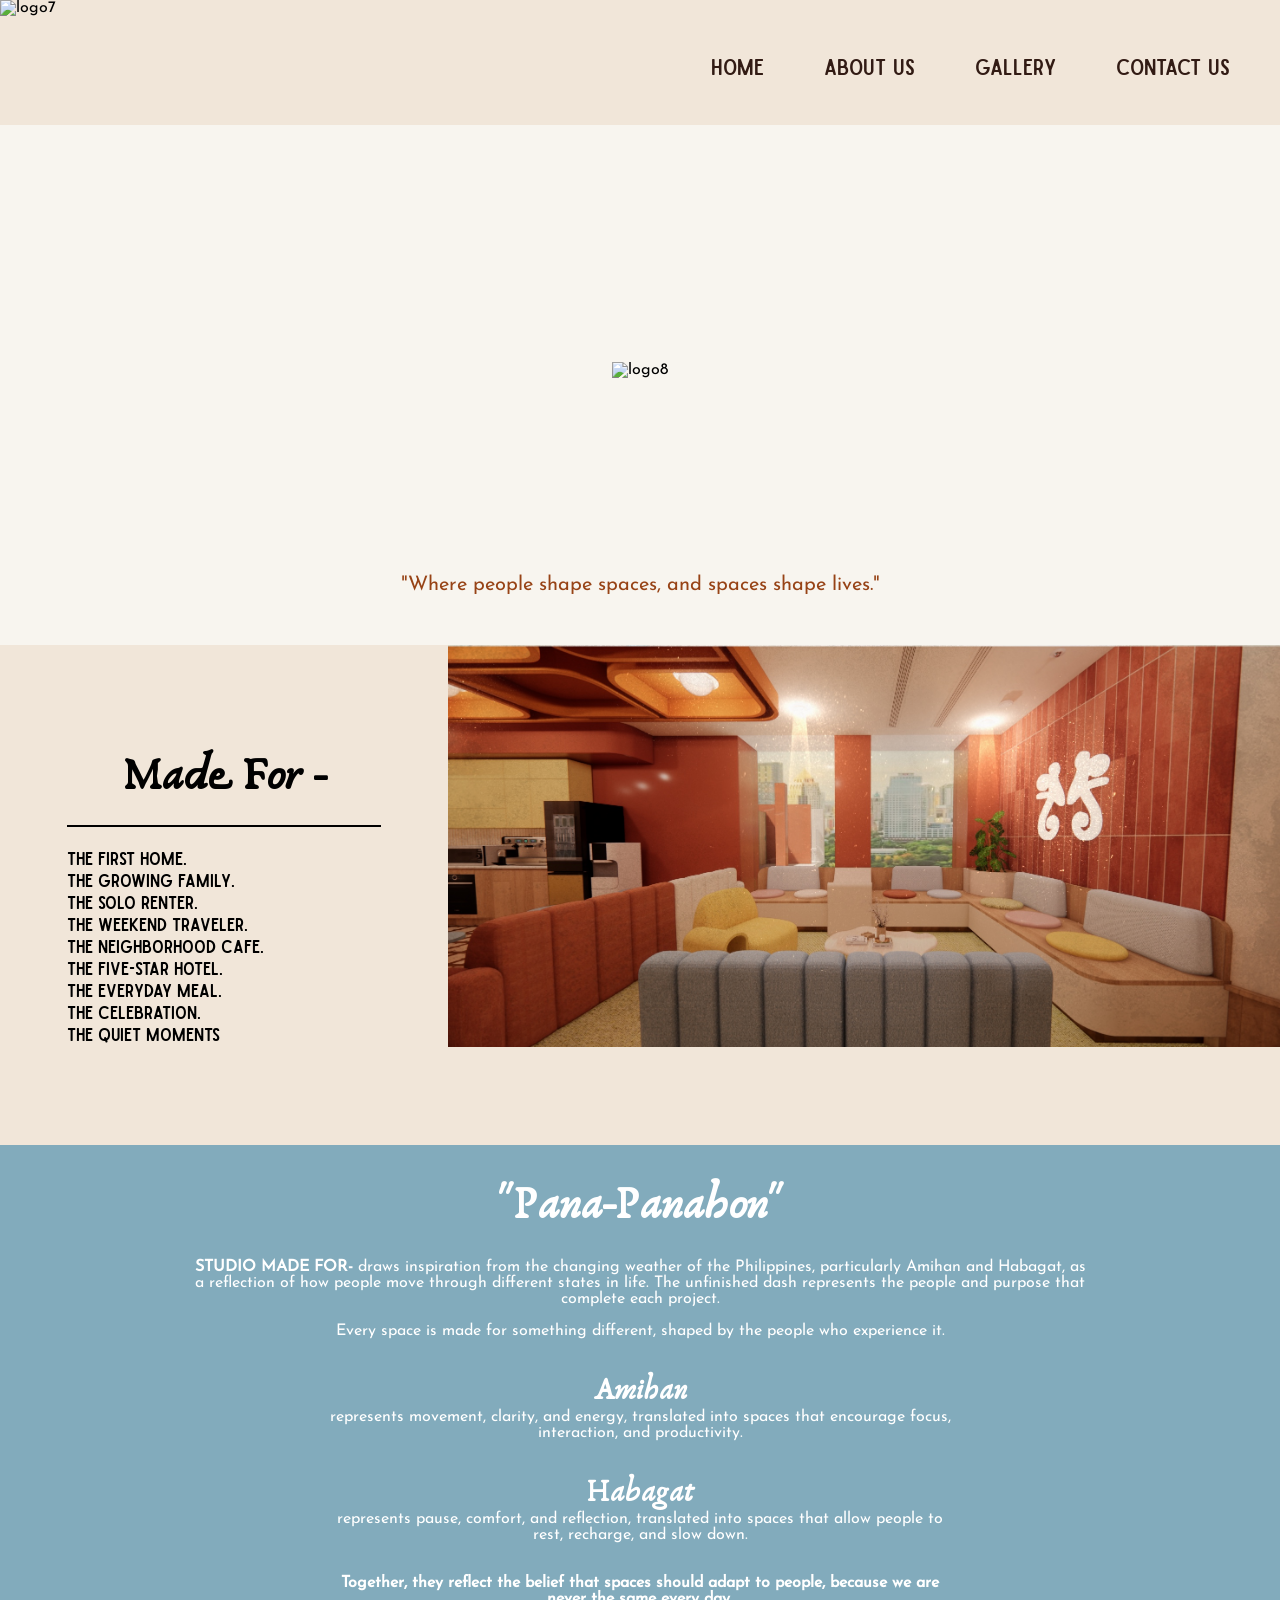
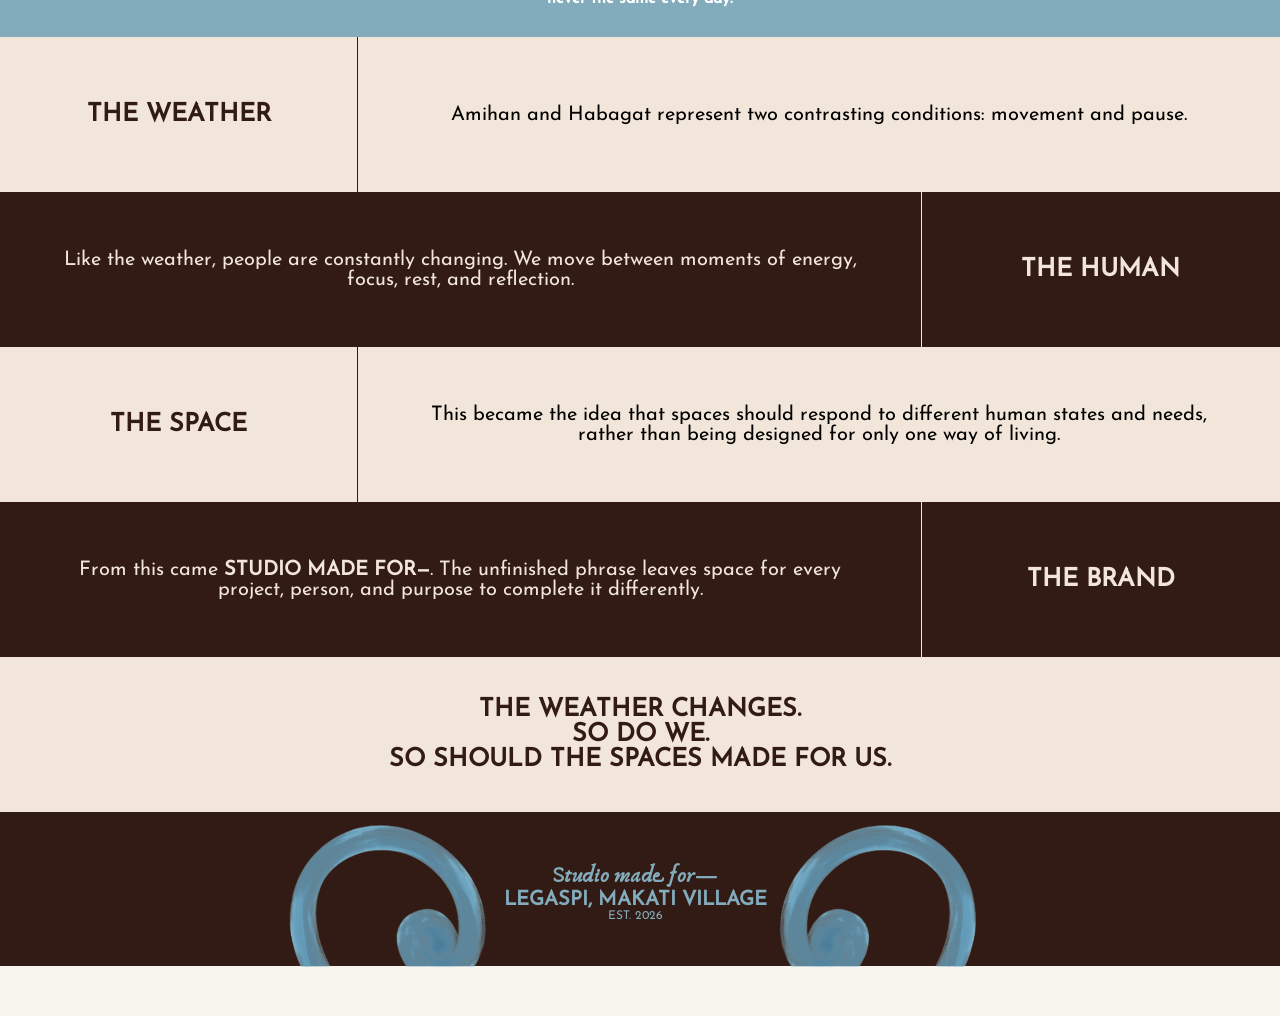
==== index.html @ acd1bfc2 "title edit" ====
<!DOCTYPE html>
<html lang="en">
<head>
    <meta charset="UTF-8">
    <meta name="viewport" content="width=device-width, initial-scale=1.0">
    <link rel="stylesheet" href="styles.css">
    <title>Home | Studio Made For—</title>
</head>
<body>
    <!-- Nav bar -->
    <header>
        <div id="nav_logo">
            <img id="nav_bar_logo" src="logo/logo_7.png" alt="logo7">
        </div>
        <div id="nav_links">
            <nav>
                <ul>
                    <!-- hyperlinks go here -->
                    <li><a href="index.html" class="button">HOME</a></li>
                    <li><a href="aboutUs.html" class="button">ABOUT US</a></li>
                    <li><a href="gallery.html" class="button">GALLERY</a></li>
                    <li><a href="#4" class="button">CONTACT US</a></li>
                </ul>
            </nav>
        </div>
    </header>

    <main>
        <!-- big logo section -->
        <section id="title">
            <div>
                <div id="main_logo_div">
                    <img id="main_logo" src="logo/logo_8.png" alt="logo8">
                </div>
                <p id="quote">"Where people shape spaces, and spaces shape lives."</p>
            </div>
        </section>

        <section id="made-for">
            <div id="made-for_text">
                <h1>Made For -</h1>
                <div class="line"></div>
                <ul id="content_list">
                    <li>THE FIRST HOME.</li>
                    <li>THE GROWING FAMILY.</li>
                    <li>THE SOLO RENTER.</li>
                    <li>THE WEEKEND TRAVELER.</li>
                    <li>THE NEIGHBORHOOD CAFE.</li>
                    <li>THE FIVE-STAR HOTEL.</li>
                    <li>THE EVERYDAY MEAL.</li>
                    <li>THE CELEBRATION.</li>
                    <li>THE QUIET MOMENTS</li>
                </ul>
            </div>
            <div id="made-for_img">
                <!--insert image-->
                <img src = "assets/clientLounge.JPG">
            </div>
        </section>

        <section id="pana-panahon">

            <div id="asset1">
                <img id="logo_design1" src="logo/logo_1.png" alt="logo1">
            </div>
            <div id="asset2">
                <img id="logo_design1" src="logo/logo_1.png" alt="logo1">
            </div>

            <div id="content2">
                <h2 id="h2_light_bg">"Pana-Panahon"</h2>
                <p class="light_bg">
                    <strong>STUDIO MADE FOR-</strong> draws inspiration from the changing weather of the Philippines, 
                    particularly Amihan and Habagat, as a reflection of how people move through different states in 
                    life. The unfinished dash represents the people and purpose that complete each project.
                </p>
                <br>
                <p class="light_bg">
                    Every space is made for something different, shaped by the people who experience it.
                </p>
                <br>
                <br>
                <div id="content3">
                    <h3>Amihan</h3>
                    <p class="light_bg">represents movement, clarity, and energy, translated into spaces that encourage focus, interaction, and productivity.</p>

                    <br>
                    <br>

                    <h3>Habagat</h3>
                    <p class="light_bg">represents pause, comfort, and reflection, translated into spaces that allow people to rest, recharge, and slow down.</p>

                    <br>
                    <br>

                    <p class="light_bg"><strong>Together, they reflect the belief that spaces should adapt to people, because we are never the same every day.</strong></p>
                </div>
            </div>
        </section>

        <section id="weather">
            <div class="big_left"><h2>THE WEATHER</h2></div>
            <div class="text_right"><p>Amihan and Habagat represent two contrasting conditions: movement and pause.</p></div>
        </section>

        <section id="human">
            <div class="text_left"><p class="dark_bg">Like the weather, people are constantly changing. We move between moments of energy, focus, rest, and reflection.</p></div>
            <div class="big_right"><h2 class="dark_bg">THE HUMAN</h2></div>
        </section>

        <section id="space">
            <div class="big_left"><h2>THE SPACE</h2></div>
            <div class="text_right"><p>This became the idea that spaces should respond to different human states and needs, rather than being designed for only one way of living.</p></div>
        </section>

        <section id="brand">
            <div class="text_left"><p class="dark_bg">From this came <strong>STUDIO MADE FOR&mdash;</strong>. The unfinished phrase leaves space for every project, person, and purpose to complete it differently.</p></div>
            <div class="big_right"><h2 class="dark_bg">THE BRAND</h2></div>
        </section>

        <div id="idk"><h2>THE WEATHER CHANGES. <br> SO DO WE. <br> SO SHOULD THE SPACES MADE FOR US.</h2></div>

    </main>

     <!-- footer -->
    <footer>
        <div id="footer_left"><img src="logo/logo_l.png"></div>
        <div id="footer_div">
            <h1 id="footer_name">Studio made for&mdash;</h1>
            <h2 id="footer_text">LEGASPI, MAKATI VILLAGE</h2>
            <p id="est">EST. 2026</p>
        </div>
        <div id="footer_right"><img src="logo/logo_r.png"></div>
    </footer>

</body>
</html>
---- styles.css ----
* {
    margin: 0;
    padding: 0;
}

@font-face {
    font-family: 'Anaktoria';
    font-style: normal;
    font-weight: normal;
    src: local('Anaktoria'), url('fonts/Anaktoria.woff') format('woff');
}

@font-face {
    font-family: 'Sailors';
    font-style: normal;
    font-weight: bold;
    src: local('Sailors'), url('fonts/sailors-slant.ttf') format('truetype');
}

@font-face {
    font-family: 'JosefinSans';
    font-style: normal;
    font-weight: normal;
    src: local('JosefinSans'), url('fonts/JosefinSans-VariableFont_wght.ttf') format('truetype');
}

header {
    position: relative;
    height: 125px;
    overflow: auto;
    background-color: #f1e6d9;
    align-content: center;
}

img {
    max-width: 100%;
    max-height: 100%;
}

#nav_logo {
    float: left;
    width: 125px;
    height: 125px;
}

#nav_links{
    float: right;
    padding-top: 39px;
    padding-right: 20px;
    font-size: 22px;
}

ul {
    list-style-type: none;
    margin: 0;
    padding: 0;
    overflow: visible;
    font-family: "Sailors";
}

li {
    float: left;
}

li a {
    display: block;
    color: #321b14;
    text-align: center;
    text-decoration: none;
}

a.button {
    padding: 15px 30px;
    border-radius: 6px;
    text-decoration: none;
}

li a:hover {
    background-color: #82abbc;
    box-shadow: 5px 5px rgba(0, 0, 0, 0.2);
    color: #f8f5ef;
}

h1 {
    font-family: "Anaktoria";
    font-size: 46px;
}

.subheader {
    font-family: "Sailors";
}

body {
    background-color: #f8f5ef;
    font-family: "JosefinSans"
}

#quote {
    font-family: "JosefinSans";
    color: #974316;
    font-size: 20px;
}

#main_logo_div {
    overflow: hidden;
    height: 650px;
    margin: -80px 0px -120px -0px;
    align-content: center;
}

#title {
    display: flex;
    justify-content: center;
    text-align: center;
    height: 520px
}

#made-for {
    background-color: #f1e6d9;
    height: 500px;
    display: flex;
    align-items: center;
}

.line {
    height: 2px;
    background-color: #000;
    width: 70%;
    margin: 20px auto;
}

#made-for_text {
    display: flex;
    flex-direction: column;
    justify-content: center;
    align-items: center;
    width: 35%;
    height: 100%;
    min-width: 286px;
}

#content_list {
    text-align: left;
    width: 70%;
}


/*PLACEHOLDER*/
#made-for_img {
    flex: 1;
    min-width: 0;
    height: 100%;
    margin: 0;
    max-height: none;
    object-fit: cover;
    display: block;
}

#content_list li {
    float: none;
    font-size: 18px;
}

#pana-panahon {
    background-color: #82abbc;
    display: flow-root;
}

#content2 {
    width: 70%;
    margin: 0 auto;
    padding-top: 30px;
    overflow: visible;
}

#content3 {
    display: flex;
    flex-direction: column;
    align-items: center;
    width: 70%;
    margin: 0 auto;
    text-align: center;
    padding-bottom: 30px;
}

p {
    text-align: center;
}

.light_bg {
    color: #fff;
}

#h2_light_bg {
    font-family: "Anaktoria";
    font-size: 46px;
    color: #fff;
    text-align: center;
    padding-bottom:25px;
}

h2 {
    font-family: "JosefinSans";
    font-size: 25px;
    color: #321b14;
    text-align: center;
}

h3 {
    font-family: "Anaktoria";
    font-size: 30px;
    color: #fff;
    text-align: center;
}

#asset1 {
    width: 550px;
    margin-left: -275px;
    margin-right: -75px;
    margin-top: -125px;
    float: left;
    overflow: hidden;
}

#asset2 {
    width: 550px;
    margin-right: -275px;
    margin-left: -75px;
    margin-top: -125px;
    float: right;
    overflow: hidden;
}

#weather, #space {
    display: grid;
    grid-template-columns: 28% 72%;
    min-height: 155px;
    align-items: stretch;
}

#human, #brand{
    display: grid;
    grid-template-columns: 72% 28%;
    min-height: 155px;
    align-items: stretch;
}

#idk {
    display: grid;
    min-height: 155px;
    align-items: stretch;
}

.dark_bg {
    color:#f1e6d9;
}

.big_left, .big_right, .text_right, .text_left{
    align-content: center;
}

.big_left, .text_right {
    background-color: #f1e6d9;
}

.text_left, .text_right {
    font-size: 20px;
    padding: 5%
}

.big_left{
    float: left;
    border-right: 1px solid #321b14;
}

.text_left{
    float: left;
    border-right: 1px solid #f1e6d9;
}

.big_right, .text_left {
    float: right;
    background-color: #321b14;
}

#idk {
    align-content: center;
    font-size: 20px;
    background-color: #f1e6d9;
    min-height: 155px;
}

footer {
    display: flex;
    justify-content: center;
    text-align: center;
    background-color: #321b14;
}

#footer_div {
    display: flex;
    flex-direction: column;
    align-items: center;
    margin-bottom: 30px;
    margin-top: 50px;
    padding-left: 40px;
}

#footer_left {
    width: 300px;
    overflow: hidden;
    margin-left: -600px;
    margin-top: -100px;
    margin-bottom: -50px;
    margin-right: -65px;
    float: left;
}

#footer_right {
    width: 300px;
    overflow: hidden;
    margin-right: -550px;
    margin-left: -65px;
    margin-top: -100px;
    margin-bottom: -50px;
    float: right;
}

#footer_text, #footer_name, #est {
    color: #82abbc;
}

#footer_name {
    font-size: 22px;
}

#footer_text {
    font-size: 20px;
}

#est {
    font-size: 12px;
}
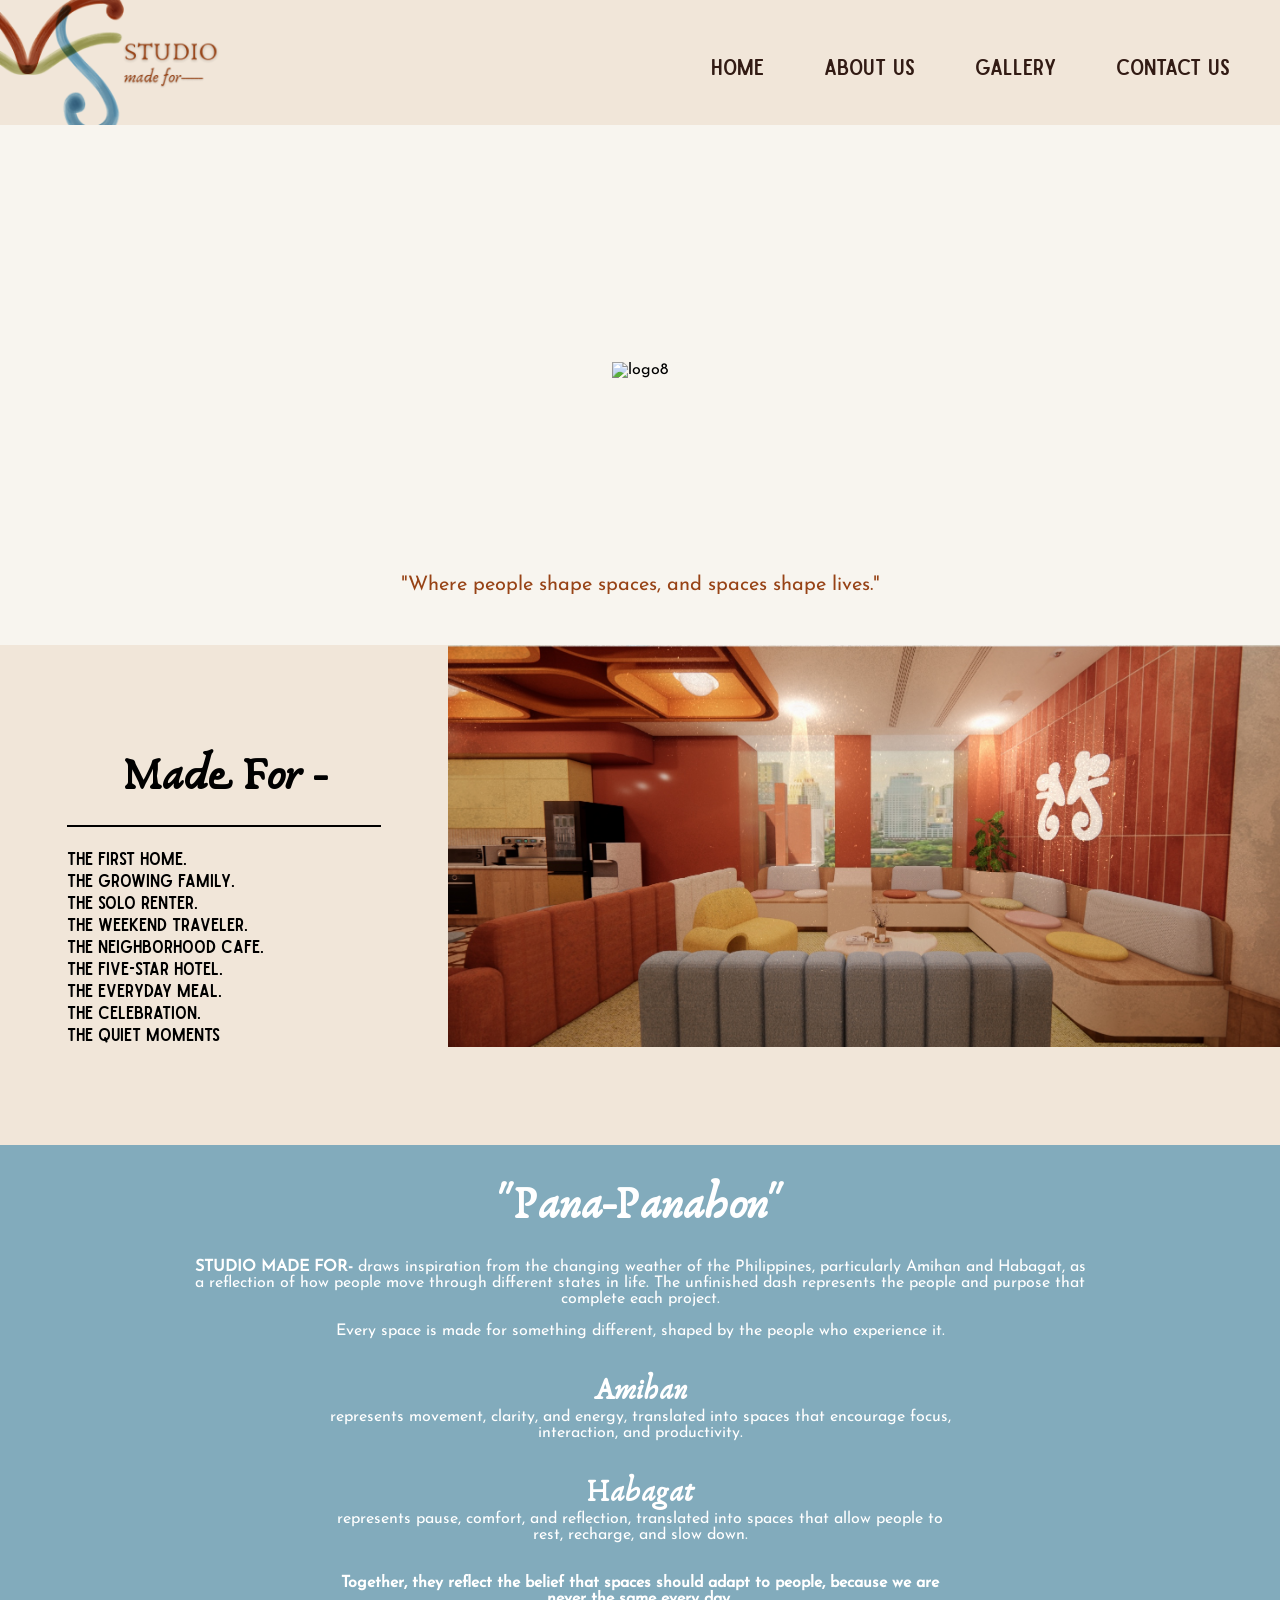
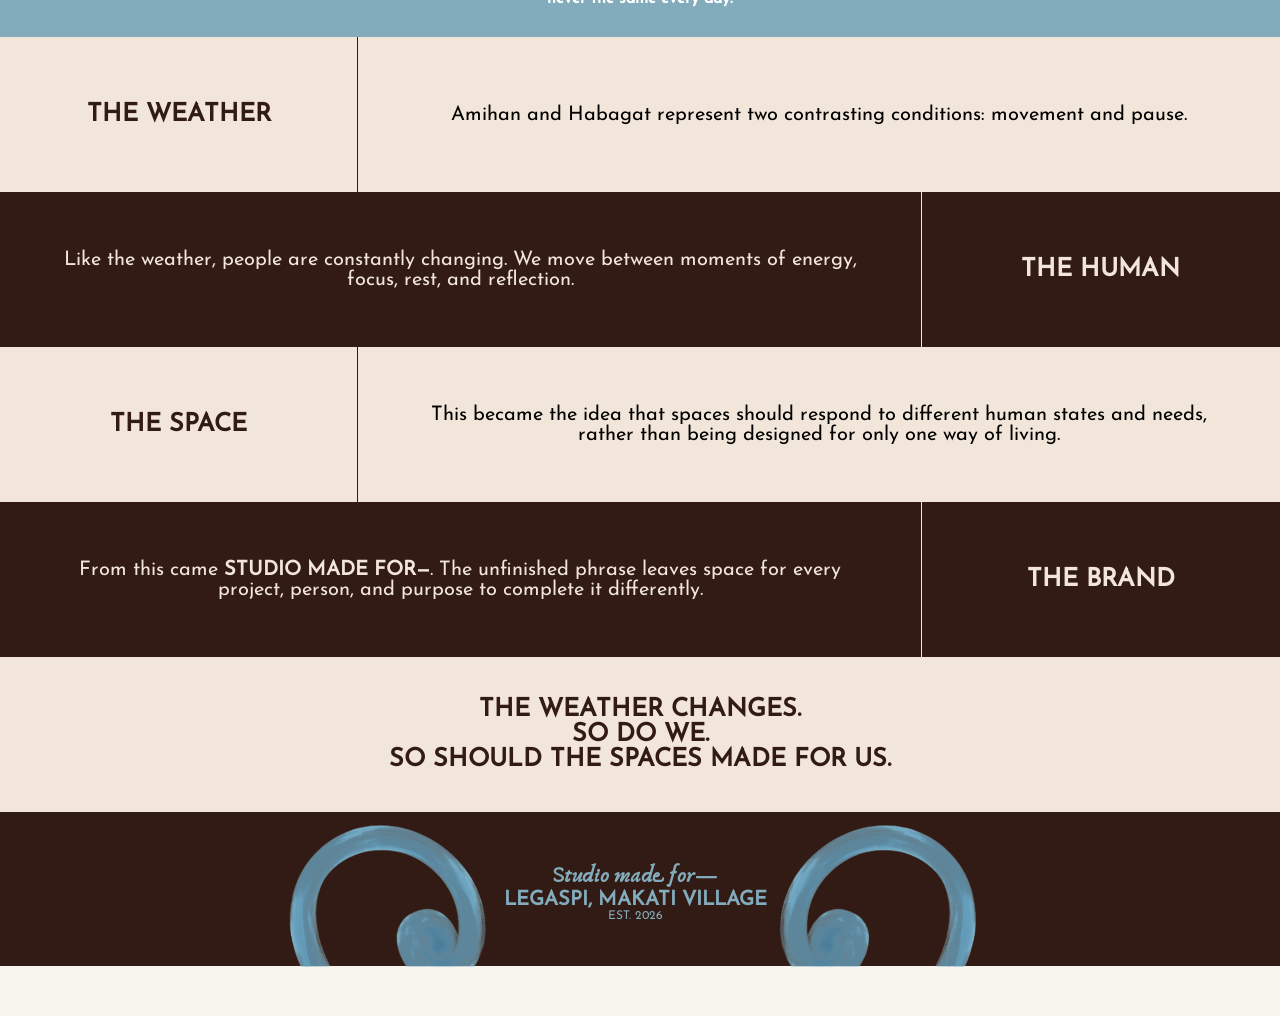
==== commit 7be43e5a: "feat: add correct nav bar logo" ====
--- a/index.html
+++ b/index.html
@@ -10,7 +10,7 @@
     <!-- Nav bar -->
     <header>
         <div id="nav_logo">
-            <img id="nav_bar_logo" src="logo/logo_7.png" alt="logo7">
+            <img id="nav_bar_logo" src="logo_assets/navLogo.png" alt="Logo Nav Bar Version">
         </div>
         <div id="nav_links">
             <nav>
--- a/styles.css
+++ b/styles.css
@@ -39,8 +39,16 @@
 
 #nav_logo {
     float: left;
-    width: 125px;
+    width: auto;
     height: 125px;
+}
+
+#nav_logo img {
+    display: block;
+    height: 125px;
+    width: auto;
+    max-width: none;
+    max-height: none;
 }
 
 #nav_links{
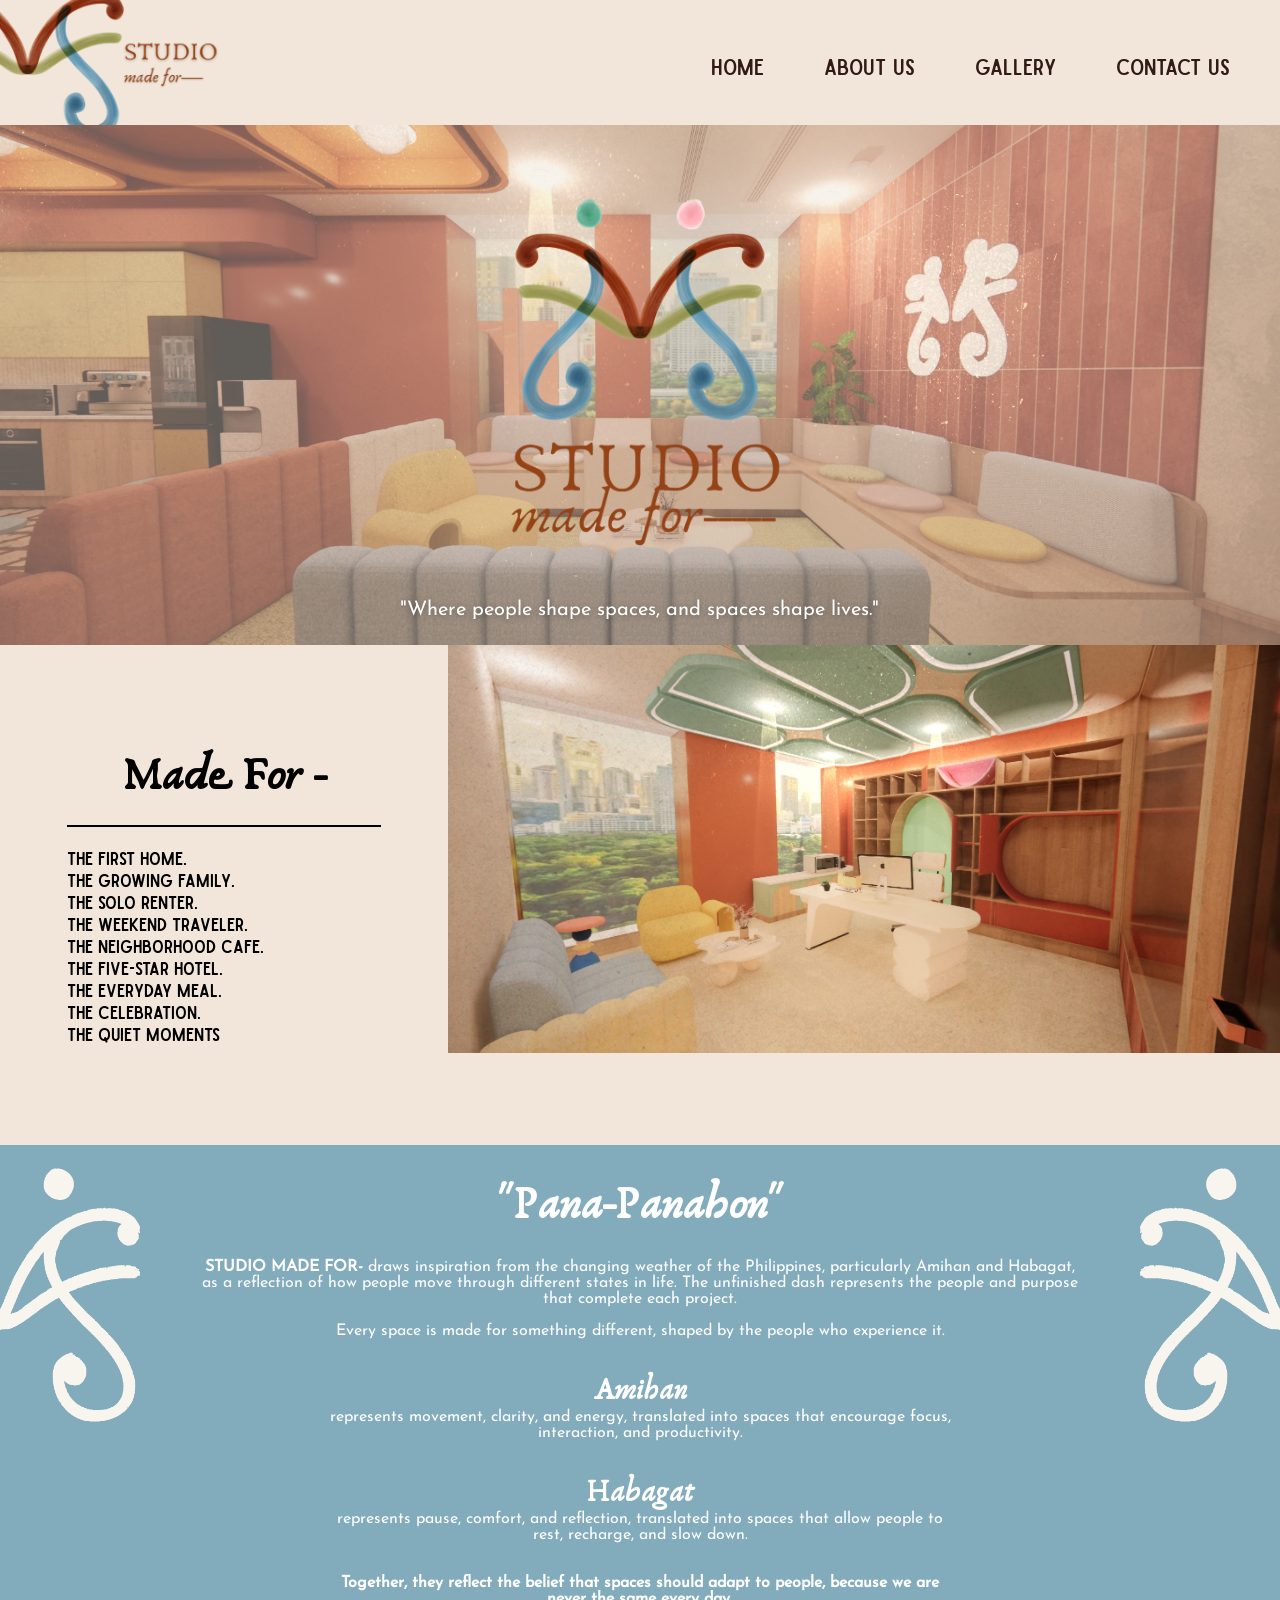
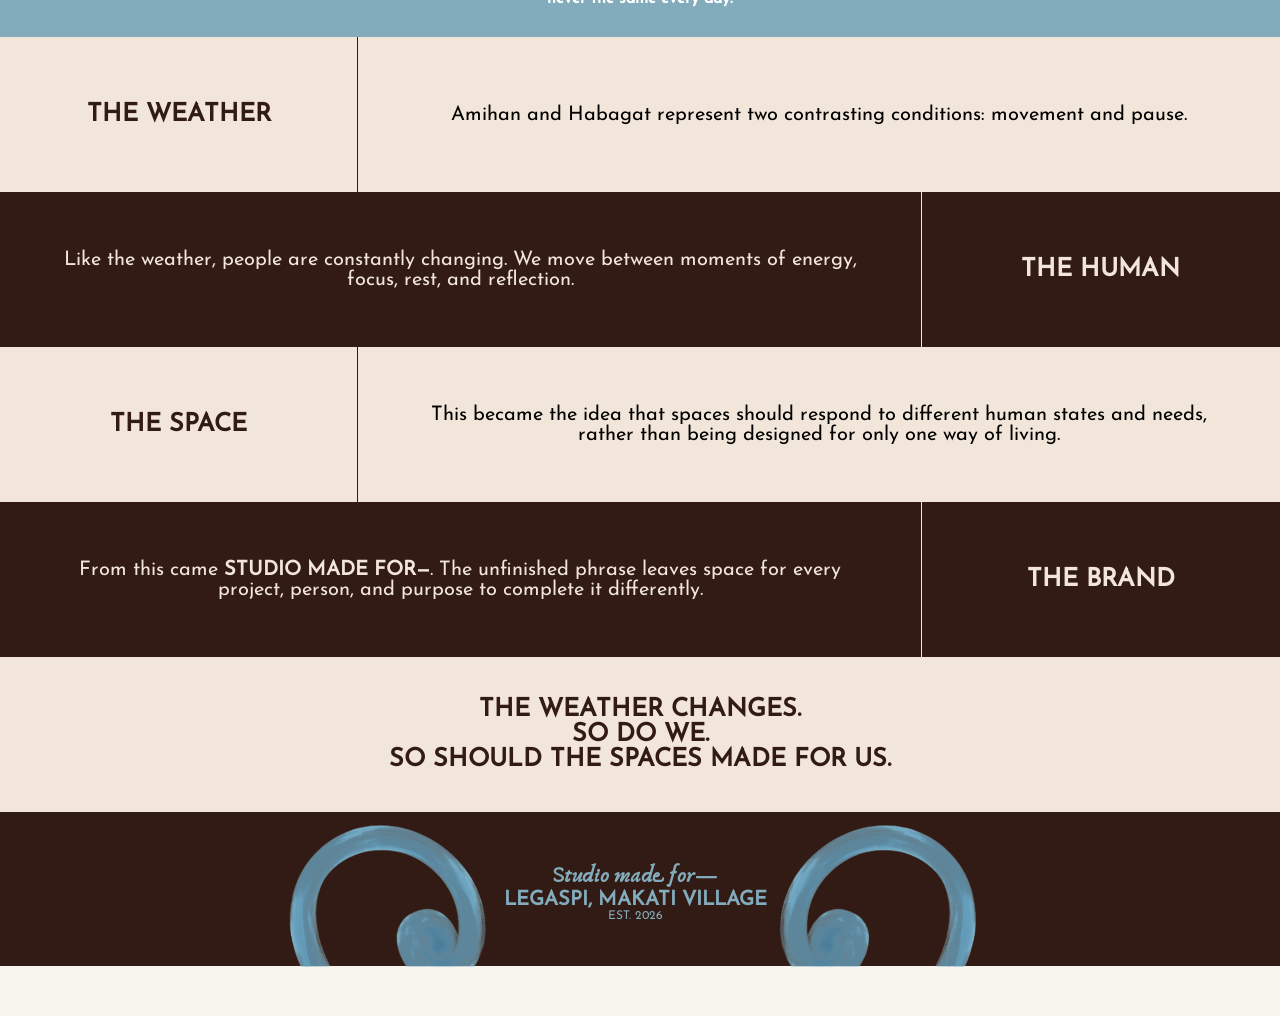
==== commit 13bd1125: "fix: correct filepaths and index header bg change" ====
--- a/index.html
+++ b/index.html
@@ -28,11 +28,12 @@
     <main>
         <!-- big logo section -->
         <section id="title">
-            <div>
+            <img class="header_bg" src="website_assets/clientLounge.JPG" alt="">
+            <div id="title_content">
                 <div id="main_logo_div">
-                    <img id="main_logo" src="logo/logo_8.png" alt="logo8">
+                <img id="main_logo" src="logo_assets/logo_8.png" alt="Studio Made For">
                 </div>
-                <p id="quote">"Where people shape spaces, and spaces shape lives."</p>
+            <p id="quote">"Where people shape spaces, and spaces shape lives."</p>
             </div>
         </section>
 
@@ -53,18 +54,17 @@
                 </ul>
             </div>
             <div id="made-for_img">
-                <!--insert image-->
-                <img src = "assets/clientLounge.JPG">
+                <img src = "website_assets/ceoOffice.JPG">
             </div>
         </section>
 
         <section id="pana-panahon">
 
             <div id="asset1">
-                <img id="logo_design1" src="logo/logo_1.png" alt="logo1">
+                <img id="logo_design1" src="logo_assets/logo_1.png" alt="logo1">
             </div>
             <div id="asset2">
-                <img id="logo_design1" src="logo/logo_1.png" alt="logo1">
+                <img id="logo_design1" src="logo_assets/logo_1.png" alt="logo1">
             </div>
 
             <div id="content2">
@@ -124,13 +124,13 @@
 
      <!-- footer -->
     <footer>
-        <div id="footer_left"><img src="logo/logo_l.png"></div>
+        <div id="footer_left"><img src="logo_assets/logo_l.png"></div>
         <div id="footer_div">
             <h1 id="footer_name">Studio made for&mdash;</h1>
             <h2 id="footer_text">LEGASPI, MAKATI VILLAGE</h2>
             <p id="est">EST. 2026</p>
         </div>
-        <div id="footer_right"><img src="logo/logo_r.png"></div>
+        <div id="footer_right"><img src="logo_assets/logo_r.png"></div>
     </footer>
 
 </body>
--- a/styles.css
+++ b/styles.css
@@ -116,11 +116,45 @@
     align-content: center;
 }
 
+
 #title {
-    display: flex;
+    position: relative;
+    height: 520px;
+    overflow: hidden;
+    display: flex;
+    align-items: center;
     justify-content: center;
     text-align: center;
-    height: 520px
+}
+
+/* header background photo */
+#title > .header_bg {
+    position: absolute;
+    inset: 0;
+    width: 100%;
+    height: 100%;
+    max-width: none;
+    max-height: none;
+    object-fit: cover;
+}
+
+/* same tint as the gallery header */
+#title::after {
+    content: "";
+    position: absolute;
+    inset: 0;
+    background-color: rgba(241, 230, 217, 0.4);
+}
+
+/* logo + quote sit above the photo and tint */
+#title_content {
+    position: relative;
+    z-index: 1;
+}
+
+#title #quote {
+    color: #fff;
+    text-shadow: 0 1px 6px rgba(0, 0, 0, 0.3);
 }
 
 #made-for {
